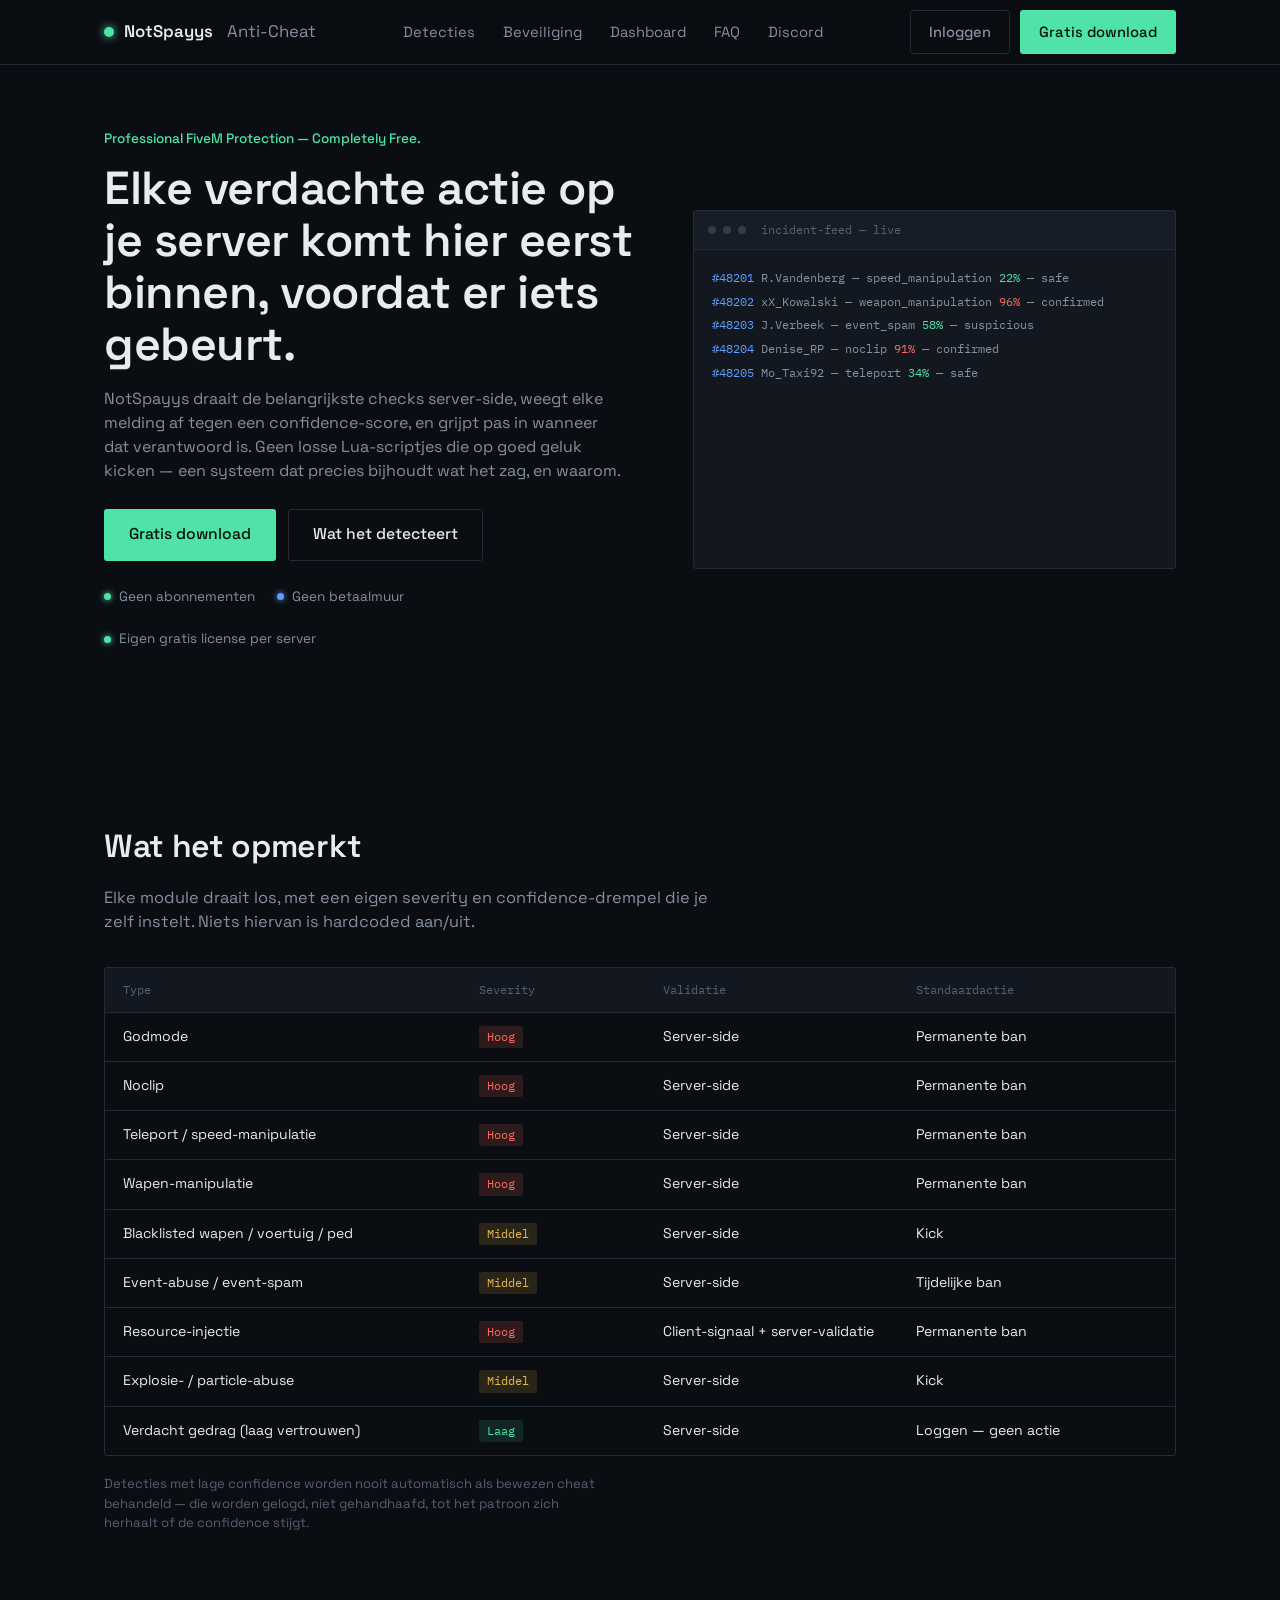
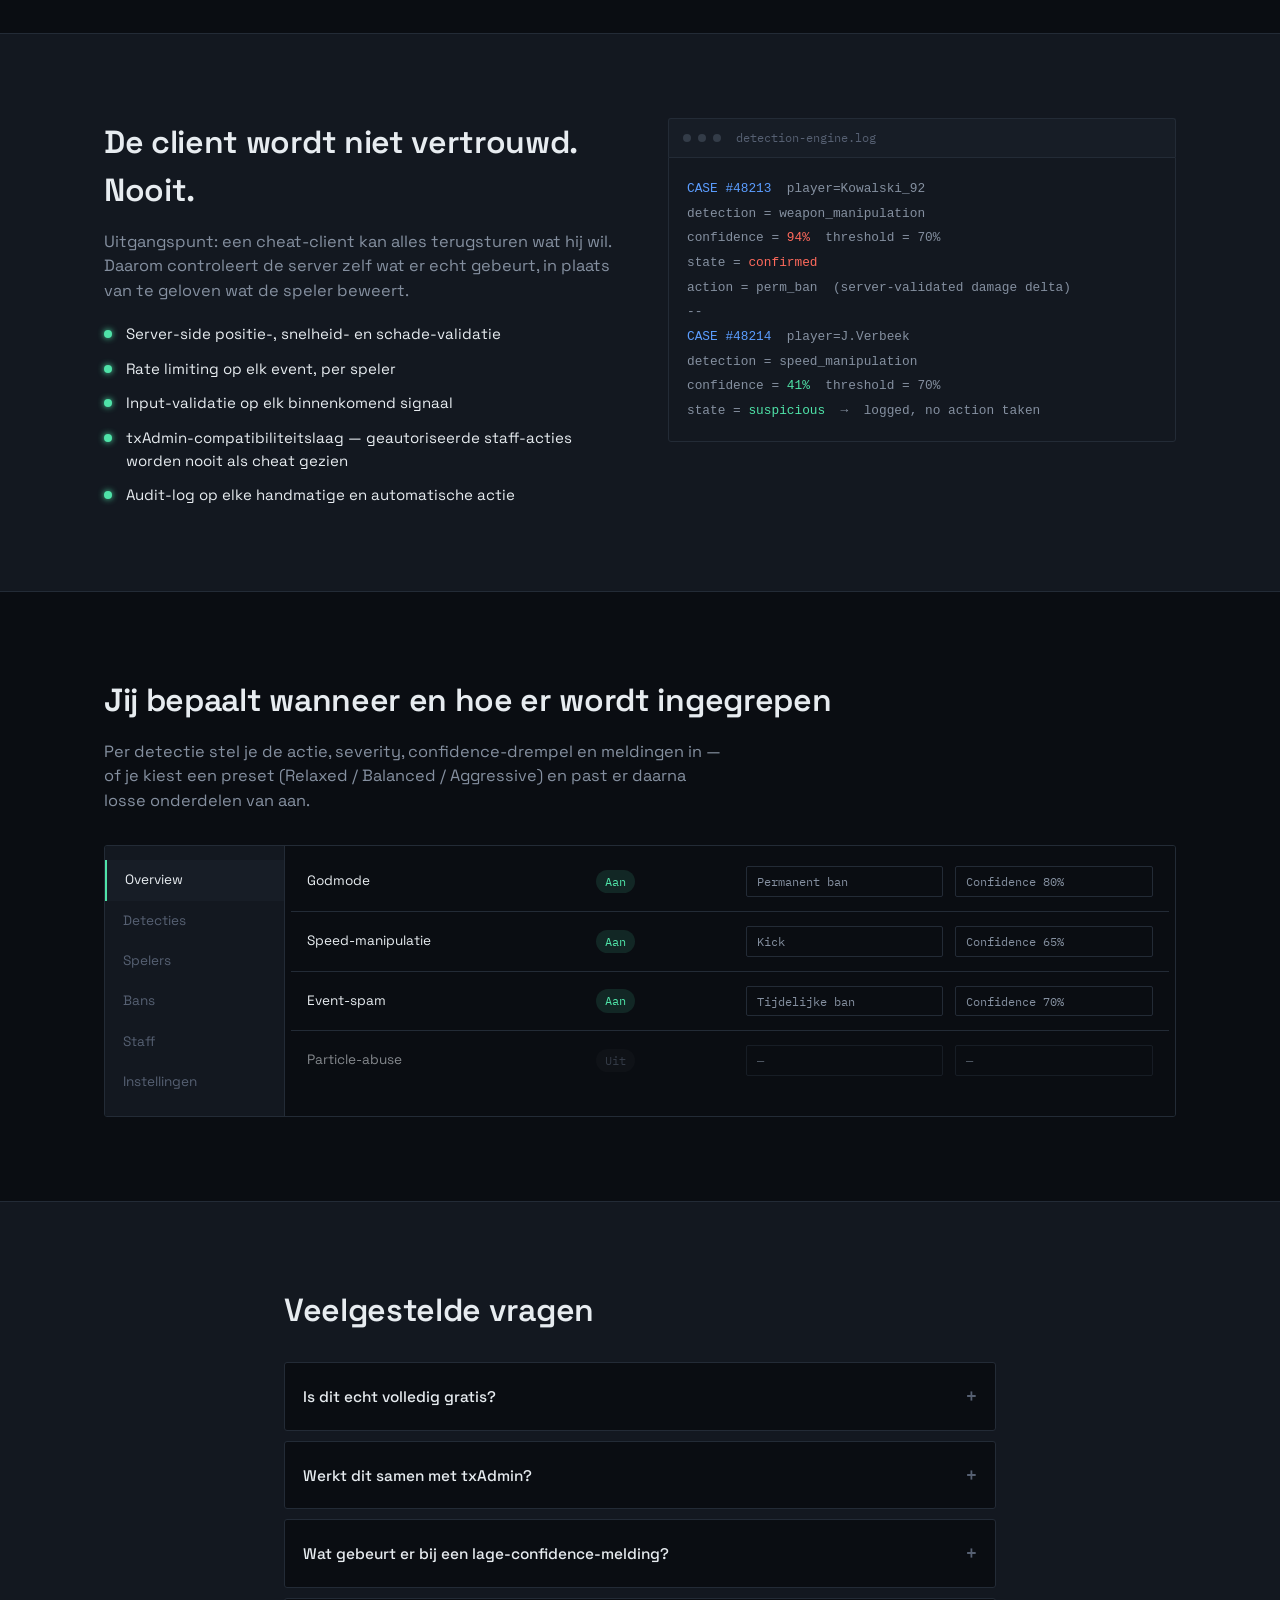
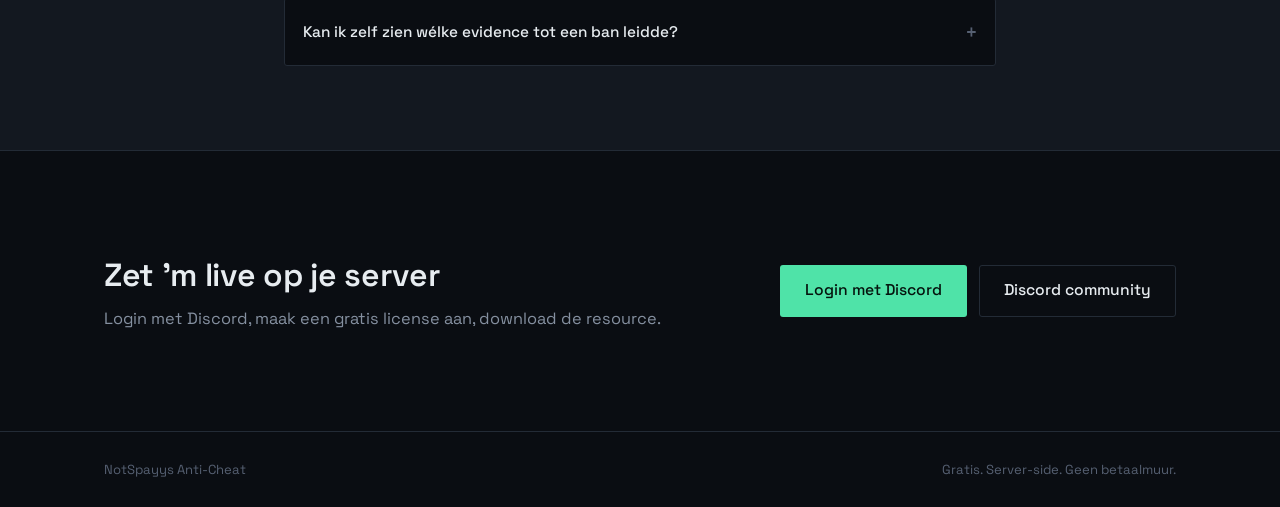
==== index.html @ 04d437fa "Add files via upload" ====
<!DOCTYPE html>
<html lang="nl">
<head>
<meta charset="UTF-8" />
<meta name="viewport" content="width=device-width, initial-scale=1" />
<title>NotSpayys Anti-Cheat — Professional FiveM Protection, Completely Free</title>
<meta name="description" content="Een volledig gratis, server-side gevalideerde anti-cheat voor FiveM. Geen licenties, geen betaalmuur — wel een echte Detection Engine." />
<link rel="icon" href="data:image/svg+xml,<svg xmlns=%22http://www.w3.org/2000/svg%22 viewBox=%220 0 100 100%22><text y=%22.9em%22 font-size=%2290%22>🛰️</text></svg>" />
<link rel="preconnect" href="https://fonts.googleapis.com">
<link rel="preconnect" href="https://fonts.gstatic.com" crossorigin>
<link href="https://fonts.googleapis.com/css2?family=Space+Grotesk:wght@400;500;600;700&family=IBM+Plex+Mono:wght@400;500&display=swap" rel="stylesheet">
<link rel="stylesheet" href="style.css" />
</head>
<body>

<header class="topbar">
  <div class="wrap topbar-inner">
    <a href="#top" class="brand">
      <span class="brand-mark" aria-hidden="true"></span>
      NotSpayys<span class="brand-suffix">Anti-Cheat</span>
    </a>
    <nav class="nav" aria-label="Hoofdnavigatie">
      <a href="#detections">Detecties</a>
      <a href="#security">Beveiliging</a>
      <a href="#dashboard-preview">Dashboard</a>
      <a href="#faq">FAQ</a>
      <a class="nav-discord" target="_blank" rel="noopener">Discord</a>
    </nav>
    <div class="topbar-actions">
      <a class="btn btn-ghost" id="loginBtn" href="#">Inloggen</a>
      <a class="btn btn-primary" href="#download">Gratis download</a>
    </div>
  </div>
</header>

<main id="top">

  <!-- ============ HERO ============ -->
  <section class="hero">
    <div class="wrap hero-grid">
      <div class="hero-copy">
        <p class="kicker">Professional FiveM Protection — Completely Free.</p>
        <h1>Elke verdachte actie op je server komt hier eerst binnen, voordat er iets gebeurt.</h1>
        <p class="hero-sub">
          NotSpayys draait de belangrijkste checks server-side, weegt elke melding
          af tegen een confidence-score, en grijpt pas in wanneer dat verantwoord is.
          Geen losse Lua-scriptjes die op goed geluk kicken — een systeem dat precies
          bijhoudt wat het zag, en waarom.
        </p>
        <div class="hero-actions">
          <a href="#download" class="btn btn-primary btn-lg">Gratis download</a>
          <a href="#detections" class="btn btn-outline btn-lg">Wat het detecteert</a>
        </div>
        <ul class="hero-meta">
          <li><span class="dot dot-green"></span> Geen abonnementen</li>
          <li><span class="dot dot-blue"></span> Geen betaalmuur</li>
          <li><span class="dot dot-green"></span> Eigen gratis license per server</li>
        </ul>
      </div>

      <div class="hero-terminal" aria-hidden="true">
        <div class="terminal-chrome">
          <span class="terminal-dot"></span>
          <span class="terminal-dot"></span>
          <span class="terminal-dot"></span>
          <span class="terminal-title">incident-feed — live</span>
        </div>
        <div class="terminal-body" id="incidentFeed">
          <!-- regels worden door app.js ingevoegd -->
        </div>
      </div>
    </div>
  </section>

  <!-- ============ DETECTION MODULES ============ -->
  <section class="section" id="detections">
    <div class="wrap">
      <h2>Wat het opmerkt</h2>
      <p class="section-lead">
        Elke module draait los, met een eigen severity en confidence-drempel die je
        zelf instelt. Niets hiervan is hardcoded aan/uit.
      </p>

      <div class="case-registry">
        <div class="case-row case-row-head">
          <span>Type</span><span>Severity</span><span>Validatie</span><span>Standaardactie</span>
        </div>
        <!-- rijen -->
        <div class="case-row"><span>Godmode</span><span class="sev sev-high">Hoog</span><span>Server-side</span><span>Permanente ban</span></div>
        <div class="case-row"><span>Noclip</span><span class="sev sev-high">Hoog</span><span>Server-side</span><span>Permanente ban</span></div>
        <div class="case-row"><span>Teleport / speed-manipulatie</span><span class="sev sev-high">Hoog</span><span>Server-side</span><span>Permanente ban</span></div>
        <div class="case-row"><span>Wapen-manipulatie</span><span class="sev sev-high">Hoog</span><span>Server-side</span><span>Permanente ban</span></div>
        <div class="case-row"><span>Blacklisted wapen / voertuig / ped</span><span class="sev sev-med">Middel</span><span>Server-side</span><span>Kick</span></div>
        <div class="case-row"><span>Event-abuse / event-spam</span><span class="sev sev-med">Middel</span><span>Server-side</span><span>Tijdelijke ban</span></div>
        <div class="case-row"><span>Resource-injectie</span><span class="sev sev-high">Hoog</span><span>Client-signaal + server-validatie</span><span>Permanente ban</span></div>
        <div class="case-row"><span>Explosie- / particle-abuse</span><span class="sev sev-med">Middel</span><span>Server-side</span><span>Kick</span></div>
        <div class="case-row"><span>Verdacht gedrag (laag vertrouwen)</span><span class="sev sev-low">Laag</span><span>Server-side</span><span>Loggen — geen actie</span></div>
      </div>
      <p class="fine-print">
        Detecties met lage confidence worden nooit automatisch als bewezen cheat
        behandeld — die worden gelogd, niet gehandhaafd, tot het patroon zich herhaalt
        of de confidence stijgt.
      </p>
    </div>
  </section>

  <!-- ============ SECURITY ============ -->
  <section class="section section-alt" id="security">
    <div class="wrap security-grid">
      <div>
        <h2>De client wordt niet vertrouwd. Nooit.</h2>
        <p class="section-lead">
          Uitgangspunt: een cheat-client kan alles terugsturen wat hij wil. Daarom
          controleert de server zelf wat er echt gebeurt, in plaats van te geloven
          wat de speler beweert.
        </p>
        <ul class="check-list">
          <li>Server-side positie-, snelheid- en schade-validatie</li>
          <li>Rate limiting op elk event, per speler</li>
          <li>Input-validatie op elk binnenkomend signaal</li>
          <li>txAdmin-compatibiliteitslaag — geautoriseerde staff-acties worden nooit als cheat gezien</li>
          <li>Audit-log op elke handmatige en automatische actie</li>
        </ul>
      </div>
      <div class="terminal-chrome-wrap">
        <div class="terminal-chrome">
          <span class="terminal-dot"></span><span class="terminal-dot"></span><span class="terminal-dot"></span>
          <span class="terminal-title">detection-engine.log</span>
        </div>
        <pre class="terminal-static"><code><span class="mono-blue">CASE #48213</span>  player=Kowalski_92
detection = weapon_manipulation
confidence = <span class="mono-red">94%</span>  threshold = 70%
state = <span class="mono-red">confirmed</span>
action = perm_ban  (server-validated damage delta)
--
<span class="mono-blue">CASE #48214</span>  player=J.Verbeek
detection = speed_manipulation
confidence = <span class="mono-green">41%</span>  threshold = 70%
state = <span class="mono-green">suspicious</span>  →  logged, no action taken</code></pre>
      </div>
    </div>
  </section>

  <!-- ============ DASHBOARD PREVIEW ============ -->
  <section class="section" id="dashboard-preview">
    <div class="wrap">
      <h2>Jij bepaalt wanneer en hoe er wordt ingegrepen</h2>
      <p class="section-lead">
        Per detectie stel je de actie, severity, confidence-drempel en meldingen in
        — of je kiest een preset (Relaxed / Balanced / Aggressive) en past er daarna
        losse onderdelen van aan.
      </p>

      <div class="dashboard-mock">
        <div class="dashboard-mock-sidebar">
          <div class="dm-item dm-active">Overview</div>
          <div class="dm-item">Detecties</div>
          <div class="dm-item">Spelers</div>
          <div class="dm-item">Bans</div>
          <div class="dm-item">Staff</div>
          <div class="dm-item">Instellingen</div>
        </div>
        <div class="dashboard-mock-main">
          <div class="dm-row">
            <span>Godmode</span>
            <span class="dm-pill dm-pill-on">Aan</span>
            <span class="dm-select">Permanent ban</span>
            <span class="dm-select">Confidence 80%</span>
          </div>
          <div class="dm-row">
            <span>Speed-manipulatie</span>
            <span class="dm-pill dm-pill-on">Aan</span>
            <span class="dm-select">Kick</span>
            <span class="dm-select">Confidence 65%</span>
          </div>
          <div class="dm-row">
            <span>Event-spam</span>
            <span class="dm-pill dm-pill-on">Aan</span>
            <span class="dm-select">Tijdelijke ban</span>
            <span class="dm-select">Confidence 70%</span>
          </div>
          <div class="dm-row dm-row-muted">
            <span>Particle-abuse</span>
            <span class="dm-pill dm-pill-off">Uit</span>
            <span class="dm-select">—</span>
            <span class="dm-select">—</span>
          </div>
        </div>
      </div>
    </div>
  </section>

  <!-- ============ FAQ ============ -->
  <section class="section section-alt" id="faq">
    <div class="wrap wrap-narrow">
      <h2>Veelgestelde vragen</h2>

      <div class="faq-list">
        <details class="faq-item">
          <summary>Is dit echt volledig gratis?</summary>
          <p>Ja. Geen abonnementen, geen betaalde licenties, geen verplichte
          aankopen. Iedere server krijgt een eigen gratis license.</p>
        </details>
        <details class="faq-item">
          <summary>Werkt dit samen met txAdmin?</summary>
          <p>Ja — er zit een aparte compatibiliteitslaag in die geautoriseerde
          txAdmin- en staff-acties herkent, zodat die nooit als cheat worden
          gemarkeerd. Je kan dit ook los aan- of uitzetten.</p>
        </details>
        <details class="faq-item">
          <summary>Wat gebeurt er bij een lage-confidence-melding?</summary>
          <p>Die wordt gelogd, niet gehandhaafd. Pas als het patroon zich herhaalt
          of de confidence boven jouw ingestelde drempel komt, volgt er een actie
          — en dat bepaal jij zelf, per detectietype.</p>
        </details>
        <details class="faq-item">
          <summary>Kan ik zelf zien wélke evidence tot een ban leidde?</summary>
          <p>Ja, elke detectie en ban is gekoppeld aan de onderliggende evidence
          in het dashboard — niets wordt "zomaar" gehandhaafd zonder dat je kan
          navragen waarom.</p>
        </details>
      </div>
    </div>
  </section>

  <!-- ============ FINAL CTA ============ -->
  <section class="section final-cta" id="download">
    <div class="wrap final-cta-inner">
      <div>
        <h2>Zet 'm live op je server</h2>
        <p class="section-lead">Login met Discord, maak een gratis license aan, download de resource.</p>
      </div>
      <div class="hero-actions">
        <a class="btn btn-primary btn-lg" id="downloadLoginBtn" href="#">Login met Discord</a>
        <a class="btn btn-outline btn-lg nav-discord" target="_blank" rel="noopener">Discord community</a>
      </div>
    </div>
  </section>

</main>

<footer class="footer">
  <div class="wrap footer-inner">
    <span>NotSpayys Anti-Cheat</span>
    <span class="footer-dim">Gratis. Server-side. Geen betaalmuur.</span>
  </div>
</footer>

<script src="config.js"></script>
<script src="app.js"></script>
</body>
</html>
---- style.css ----
:root {
    --bg: #0A0D12;
    --panel: #131820;
    --panel-2: #171D26;
    --border: #232B36;
    --text: #E7ECF0;
    --text-dim: #8590A0;
    --text-faint: #566072;

    --green: #4FE3A8;
    --green-dim: rgba(79, 227, 168, 0.12);
    --red: #FF6A5C;
    --red-dim: rgba(255, 106, 92, 0.14);
    --blue: #5B9DFF;
    --blue-dim: rgba(91, 157, 255, 0.14);
    --amber: #E8B84B;
    --amber-dim: rgba(232, 184, 75, 0.14);

    --sans: 'Space Grotesk', -apple-system, 'Segoe UI', sans-serif;
    --mono: 'IBM Plex Mono', 'SFMono-Regular', Menlo, monospace;

    --radius: 3px;
    --wrap: 1120px;
}

* { box-sizing: border-box; }
html { scroll-behavior: smooth; }

body {
    margin: 0;
    background: var(--bg);
    color: var(--text);
    font-family: var(--sans);
    line-height: 1.5;
    -webkit-font-smoothing: antialiased;
}

@media (prefers-reduced-motion: reduce) {
    html { scroll-behavior: auto; }
    * { animation-duration: 0.01ms !important; transition-duration: 0.01ms !important; }
}

a { color: inherit; text-decoration: none; }
h1, h2, h3 { font-weight: 600; letter-spacing: -0.01em; margin: 0 0 16px; }
h1 { font-size: clamp(2rem, 4vw, 2.9rem); line-height: 1.12; }
h2 { font-size: clamp(1.5rem, 2.6vw, 2rem); }
p { color: var(--text-dim); margin: 0 0 16px; max-width: 62ch; }

.wrap { max-width: var(--wrap); margin: 0 auto; padding: 0 24px; }
.wrap-narrow { max-width: 760px; }

/* ---------- topbar ---------- */
.topbar {
    position: sticky; top: 0; z-index: 20;
    background: rgba(10, 13, 18, 0.85);
    backdrop-filter: blur(8px);
    border-bottom: 1px solid var(--border);
}
.topbar-inner {
    display: flex; align-items: center; justify-content: space-between;
    height: 64px;
}
.brand { display: flex; align-items: center; gap: 10px; font-weight: 600; font-size: 1.05rem; white-space: nowrap; }
.brand-mark {
    width: 10px; height: 10px; border-radius: 50%;
    background: var(--green); box-shadow: 0 0 10px var(--green);
    flex-shrink: 0;
}
.brand-suffix { color: var(--text-dim); font-weight: 400; margin-left: 4px; }
.nav { display: flex; gap: 28px; font-size: 0.92rem; color: var(--text-dim); }
.nav a:hover { color: var(--text); }
.topbar-actions { display: flex; gap: 10px; align-items: center; }

@media (max-width: 860px) {
    .nav { display: none; }
}

/* ---------- buttons ---------- */
.btn {
    display: inline-flex; align-items: center; justify-content: center;
    padding: 10px 18px; border-radius: var(--radius);
    font-size: 0.92rem; font-weight: 500;
    border: 1px solid transparent;
    transition: border-color 0.15s ease, background 0.15s ease, transform 0.1s ease;
    white-space: nowrap;
}
.btn-lg { padding: 13px 24px; font-size: 0.98rem; }
.btn-primary { background: var(--green); color: #05130D; }
.btn-primary:hover { background: #6CEFBC; }
.btn-ghost { color: var(--text-dim); border-color: var(--border); }
.btn-ghost:hover { color: var(--text); border-color: var(--text-faint); }
.btn-outline { border-color: var(--border); color: var(--text); }
.btn-outline:hover { border-color: var(--text-faint); background: var(--panel); }

/* ---------- hero ---------- */
.hero { padding: 64px 0 88px; }
.hero-grid {
    display: grid; grid-template-columns: 1.05fr 0.95fr; gap: 56px; align-items: center;
}
@media (max-width: 920px) {
    .hero-grid { grid-template-columns: 1fr; }
}
.kicker {
    font-size: 0.85rem; color: var(--green); margin-bottom: 14px;
    font-weight: 500;
}
.hero-sub { max-width: 52ch; }
.hero-actions { display: flex; gap: 12px; flex-wrap: wrap; margin: 26px 0; }
.hero-meta { list-style: none; padding: 0; margin: 8px 0 0; display: flex; gap: 22px; flex-wrap: wrap; font-size: 0.85rem; color: var(--text-dim); }
.hero-meta li { display: flex; align-items: center; gap: 8px; }
.dot { width: 7px; height: 7px; border-radius: 50%; display: inline-block; }
.dot-green { background: var(--green); box-shadow: 0 0 6px var(--green); }
.dot-blue { background: var(--blue); box-shadow: 0 0 6px var(--blue); }

/* ---------- terminal panel (shared) ---------- */
.terminal-chrome {
    display: flex; align-items: center; gap: 7px;
    padding: 10px 14px; background: var(--panel-2);
    border: 1px solid var(--border); border-bottom: none;
    border-radius: var(--radius) var(--radius) 0 0;
}
.terminal-dot { width: 8px; height: 8px; border-radius: 50%; background: #333c48; }
.terminal-title { margin-left: 8px; font-family: var(--mono); font-size: 0.75rem; color: var(--text-faint); }

.hero-terminal, .terminal-chrome-wrap { width: 100%; }
.terminal-body {
    height: 320px; overflow: hidden;
    background: var(--panel); border: 1px solid var(--border);
    border-radius: 0 0 var(--radius) var(--radius);
    padding: 16px 18px; font-family: var(--mono); font-size: 0.78rem; line-height: 1.9;
}
.feed-line { color: var(--text-dim); white-space: nowrap; overflow: hidden; text-overflow: ellipsis; opacity: 0; animation: feedIn 0.4s ease forwards; }
@keyframes feedIn { from { opacity: 0; transform: translateY(4px); } to { opacity: 1; transform: translateY(0); } }
.feed-case { color: var(--blue); }
.feed-conf-high { color: var(--red); }
.feed-conf-low { color: var(--green); }

.terminal-static {
    margin: 0; background: var(--panel); border: 1px solid var(--border);
    border-radius: 0 0 var(--radius) var(--radius);
    padding: 18px; font-family: var(--mono); font-size: 0.8rem; line-height: 1.85;
    color: var(--text-dim); overflow-x: auto;
}
.mono-blue { color: var(--blue); }
.mono-red { color: var(--red); }
.mono-green { color: var(--green); }

/* ---------- sections ---------- */
.section { padding: 84px 0; }
.section-alt { background: var(--panel); border-top: 1px solid var(--border); border-bottom: 1px solid var(--border); }
.section-lead { max-width: 62ch; font-size: 1.02rem; }

/* case registry (detection modules) */
.case-registry { border: 1px solid var(--border); border-radius: var(--radius); overflow: hidden; margin-top: 32px; }
.case-row {
    display: grid; grid-template-columns: 2fr 1fr 1.4fr 1.4fr;
    gap: 12px; padding: 13px 18px; font-size: 0.88rem;
    border-bottom: 1px solid var(--border);
}
.case-row:last-child { border-bottom: none; }
.case-row-head { background: var(--panel); color: var(--text-faint); font-size: 0.76rem; font-family: var(--mono); }
.sev { font-family: var(--mono); font-size: 0.76rem; padding: 2px 8px; border-radius: 2px; width: fit-content; }
.sev-high { color: var(--red); background: var(--red-dim); }
.sev-med { color: var(--amber); background: var(--amber-dim); }
.sev-low { color: var(--green); background: var(--green-dim); }
.fine-print { font-size: 0.82rem; color: var(--text-faint); margin-top: 18px; max-width: 62ch; }

@media (max-width: 700px) {
    .case-row { grid-template-columns: 1fr; gap: 4px; }
    .case-row-head { display: none; }
    .case-row { border-bottom: 1px solid var(--border); padding-bottom: 16px; }
}

/* security section */
.security-grid { display: grid; grid-template-columns: 1fr 1fr; gap: 56px; align-items: start; }
@media (max-width: 920px) { .security-grid { grid-template-columns: 1fr; } }
.check-list { list-style: none; padding: 0; margin: 20px 0 0; display: flex; flex-direction: column; gap: 12px; }
.check-list li { padding-left: 22px; position: relative; font-size: 0.94rem; color: var(--text); }
.check-list li::before {
    content: ''; position: absolute; left: 0; top: 7px;
    width: 8px; height: 8px; border-radius: 50%;
    background: var(--green); box-shadow: 0 0 6px var(--green);
}

/* dashboard mock */
.dashboard-mock {
    display: grid; grid-template-columns: 180px 1fr;
    border: 1px solid var(--border); border-radius: var(--radius);
    overflow: hidden; margin-top: 32px;
}
@media (max-width: 700px) { .dashboard-mock { grid-template-columns: 1fr; } }
.dashboard-mock-sidebar { background: var(--panel); border-right: 1px solid var(--border); padding: 14px 0; }
.dm-item { padding: 10px 18px; font-size: 0.85rem; color: var(--text-faint); }
.dm-active { color: var(--text); background: var(--panel-2); border-left: 2px solid var(--green); }
.dashboard-mock-main { background: var(--bg); padding: 6px; }
.dm-row {
    display: grid; grid-template-columns: 1.4fr 0.7fr 1fr 1fr;
    align-items: center; gap: 12px; padding: 14px 16px;
    border-bottom: 1px solid var(--border); font-size: 0.85rem;
}
.dm-row:last-child { border-bottom: none; }
.dm-row-muted { opacity: 0.55; }
.dm-pill { font-family: var(--mono); font-size: 0.72rem; padding: 3px 9px; border-radius: 20px; width: fit-content; }
.dm-pill-on { color: var(--green); background: var(--green-dim); }
.dm-pill-off { color: var(--text-faint); background: rgba(255,255,255,0.04); }
.dm-select { font-family: var(--mono); font-size: 0.78rem; color: var(--text-dim); border: 1px solid var(--border); padding: 5px 10px; border-radius: 2px; }

@media (max-width: 700px) {
    .dm-row { grid-template-columns: 1fr 1fr; row-gap: 6px; }
}

/* faq */
.faq-list { display: flex; flex-direction: column; gap: 10px; margin-top: 28px; }
.faq-item {
    border: 1px solid var(--border); border-radius: var(--radius);
    padding: 4px 18px; background: var(--bg);
}
.faq-item summary {
    cursor: pointer; padding: 16px 0; font-weight: 500; font-size: 0.96rem;
    list-style: none; display: flex; justify-content: space-between; align-items: center;
}
.faq-item summary::-webkit-details-marker { display: none; }
.faq-item summary::after { content: '+'; color: var(--text-faint); font-family: var(--mono); font-size: 1.1rem; }
.faq-item[open] summary::after { content: '−'; }
.faq-item p { padding-bottom: 18px; margin: 0; }

/* final cta */
.final-cta { padding: 88px 0; }
.final-cta-inner { display: flex; justify-content: space-between; align-items: center; gap: 40px; flex-wrap: wrap; }
.final-cta-inner h2 { margin-bottom: 8px; }
.final-cta-inner .section-lead { margin: 0; }

/* footer */
.footer { border-top: 1px solid var(--border); padding: 28px 0; }
.footer-inner { display: flex; justify-content: space-between; font-size: 0.82rem; color: var(--text-faint); flex-wrap: wrap; gap: 8px; }

/* accessibility: visible focus */
a:focus-visible, button:focus-visible, summary:focus-visible {
    outline: 2px solid var(--blue); outline-offset: 2px;
}
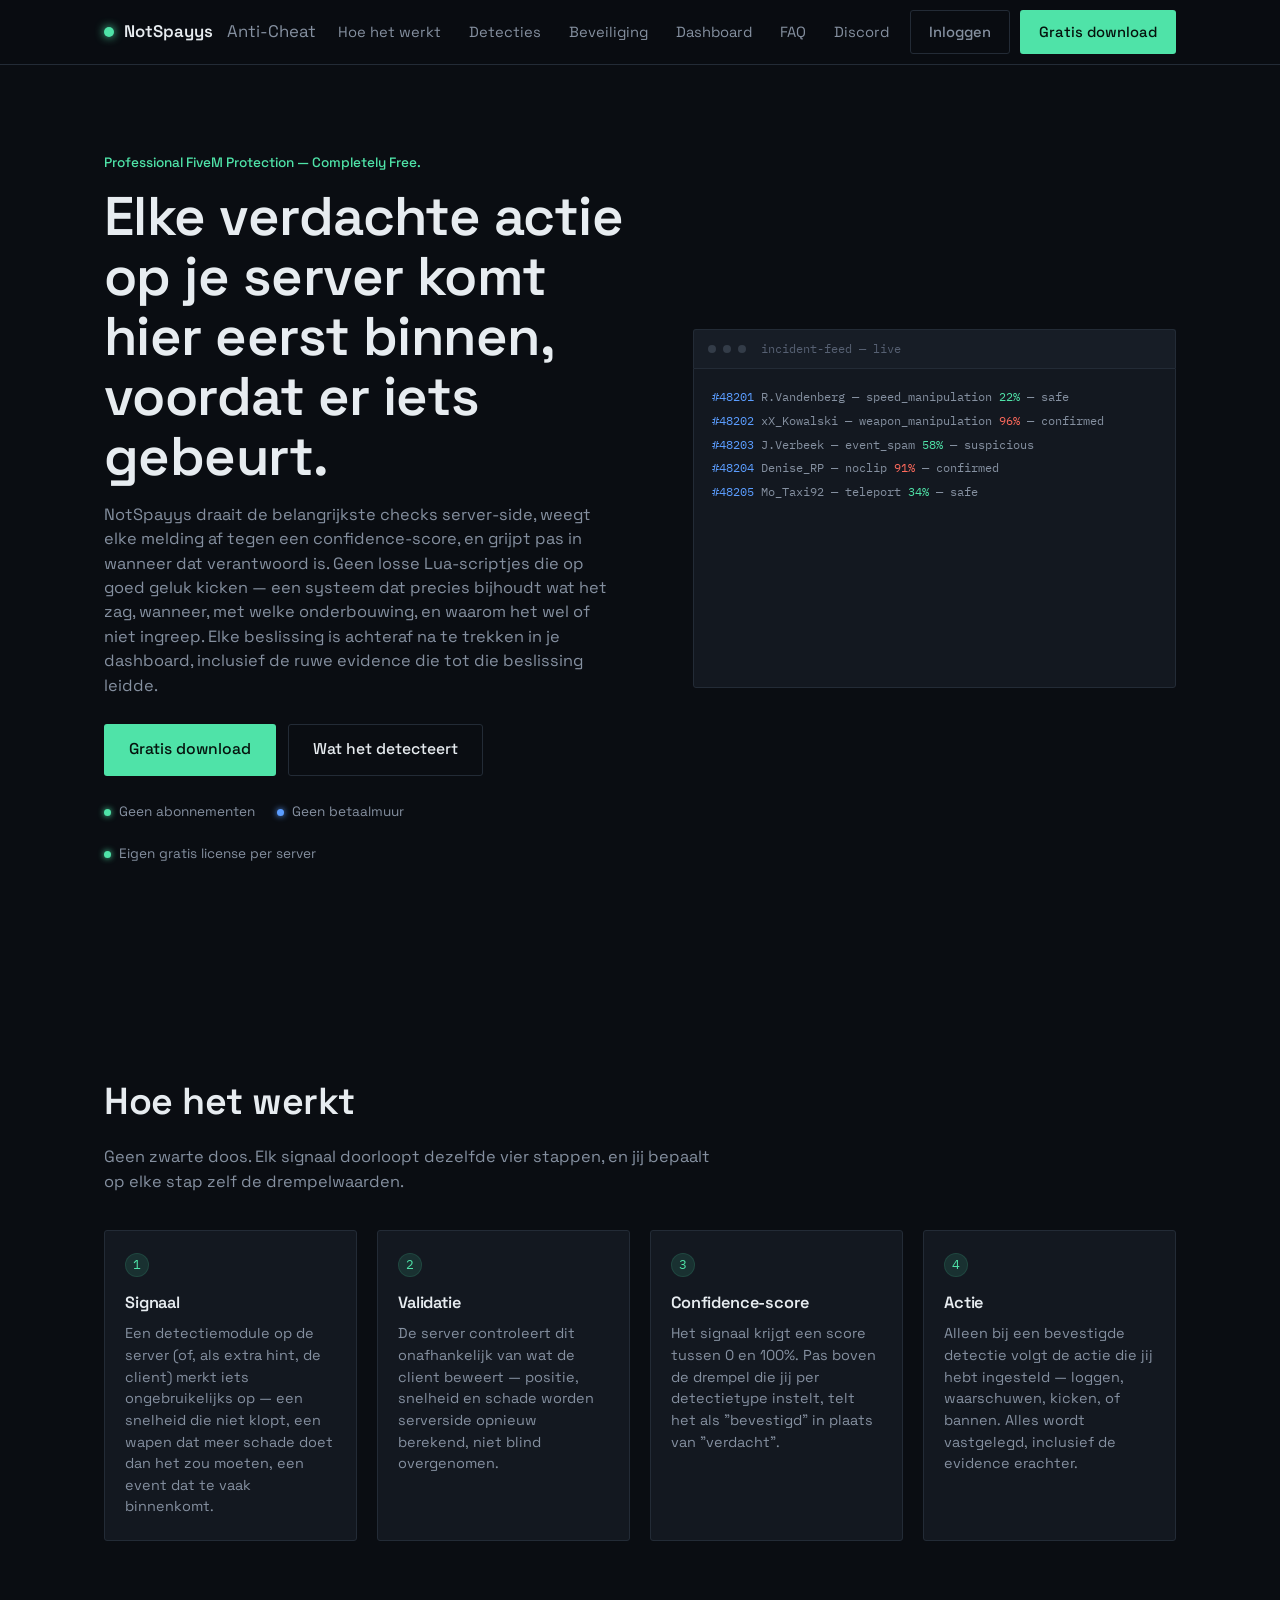
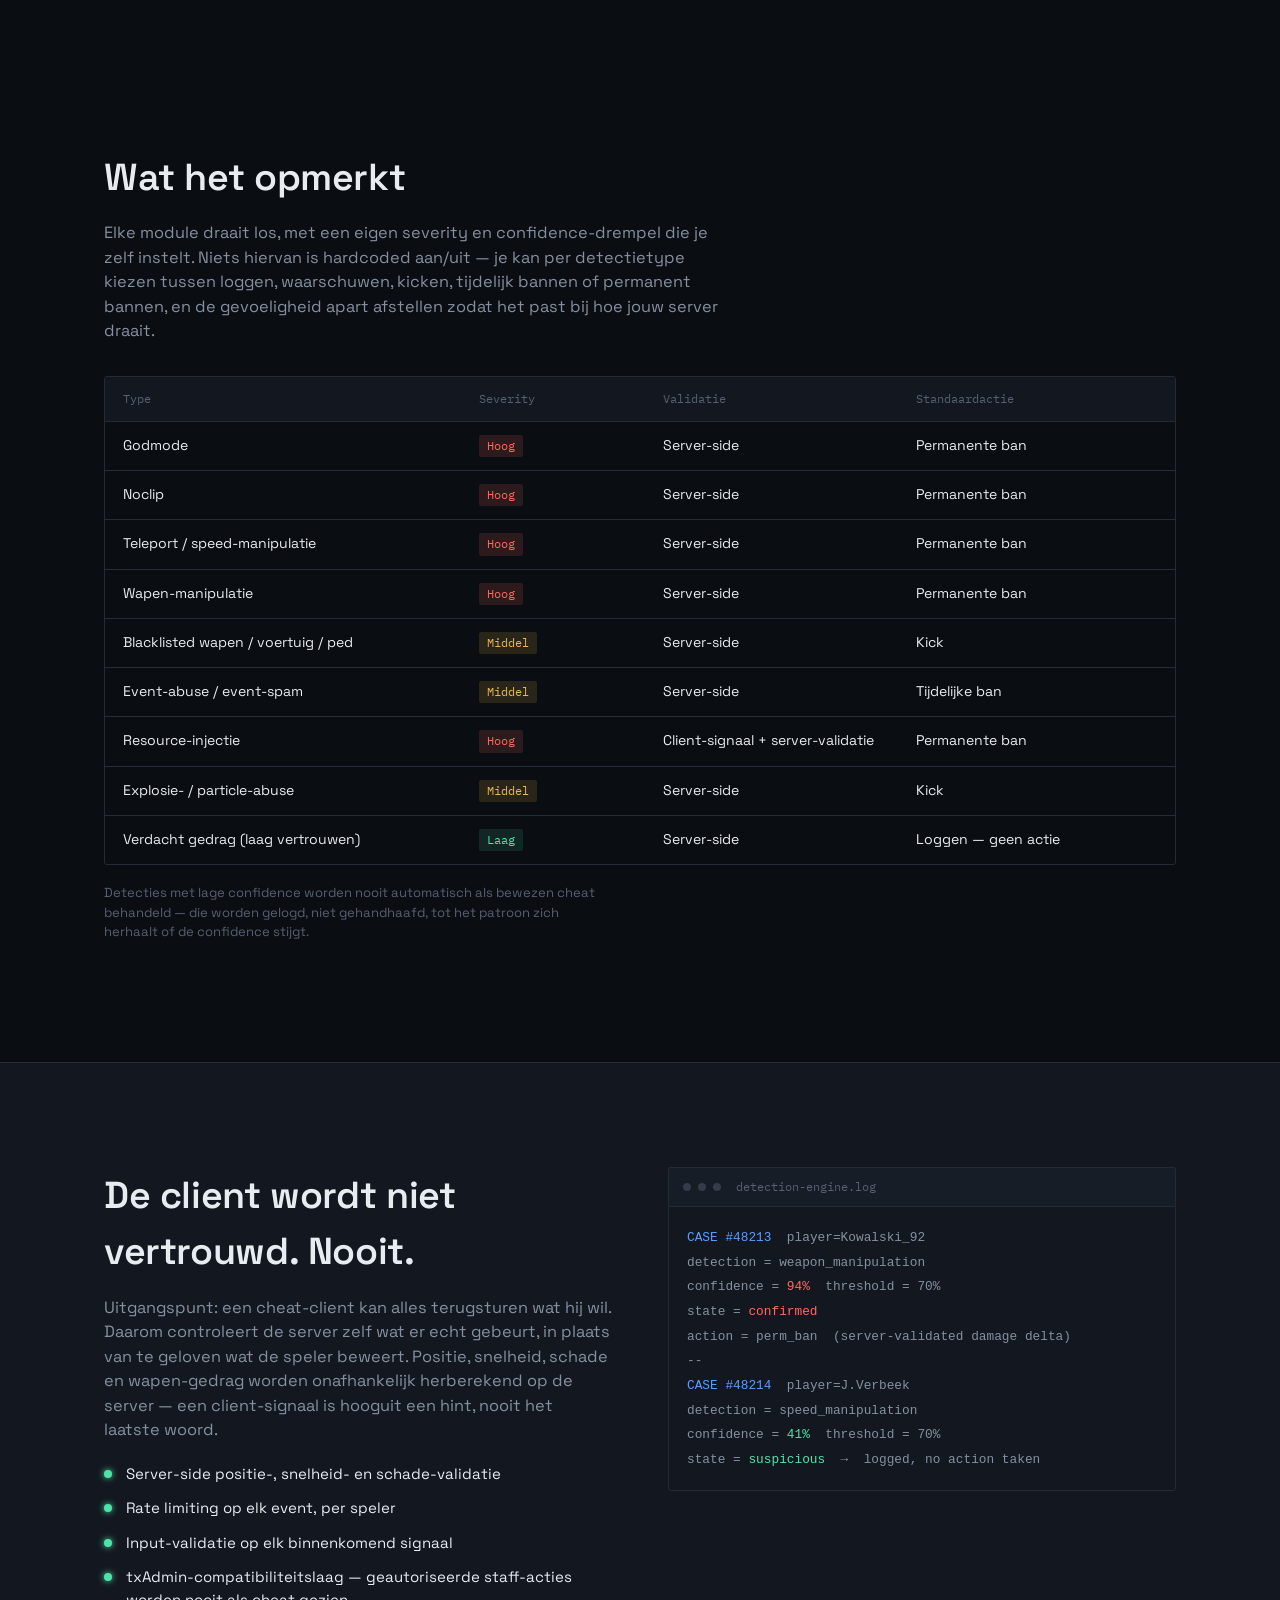
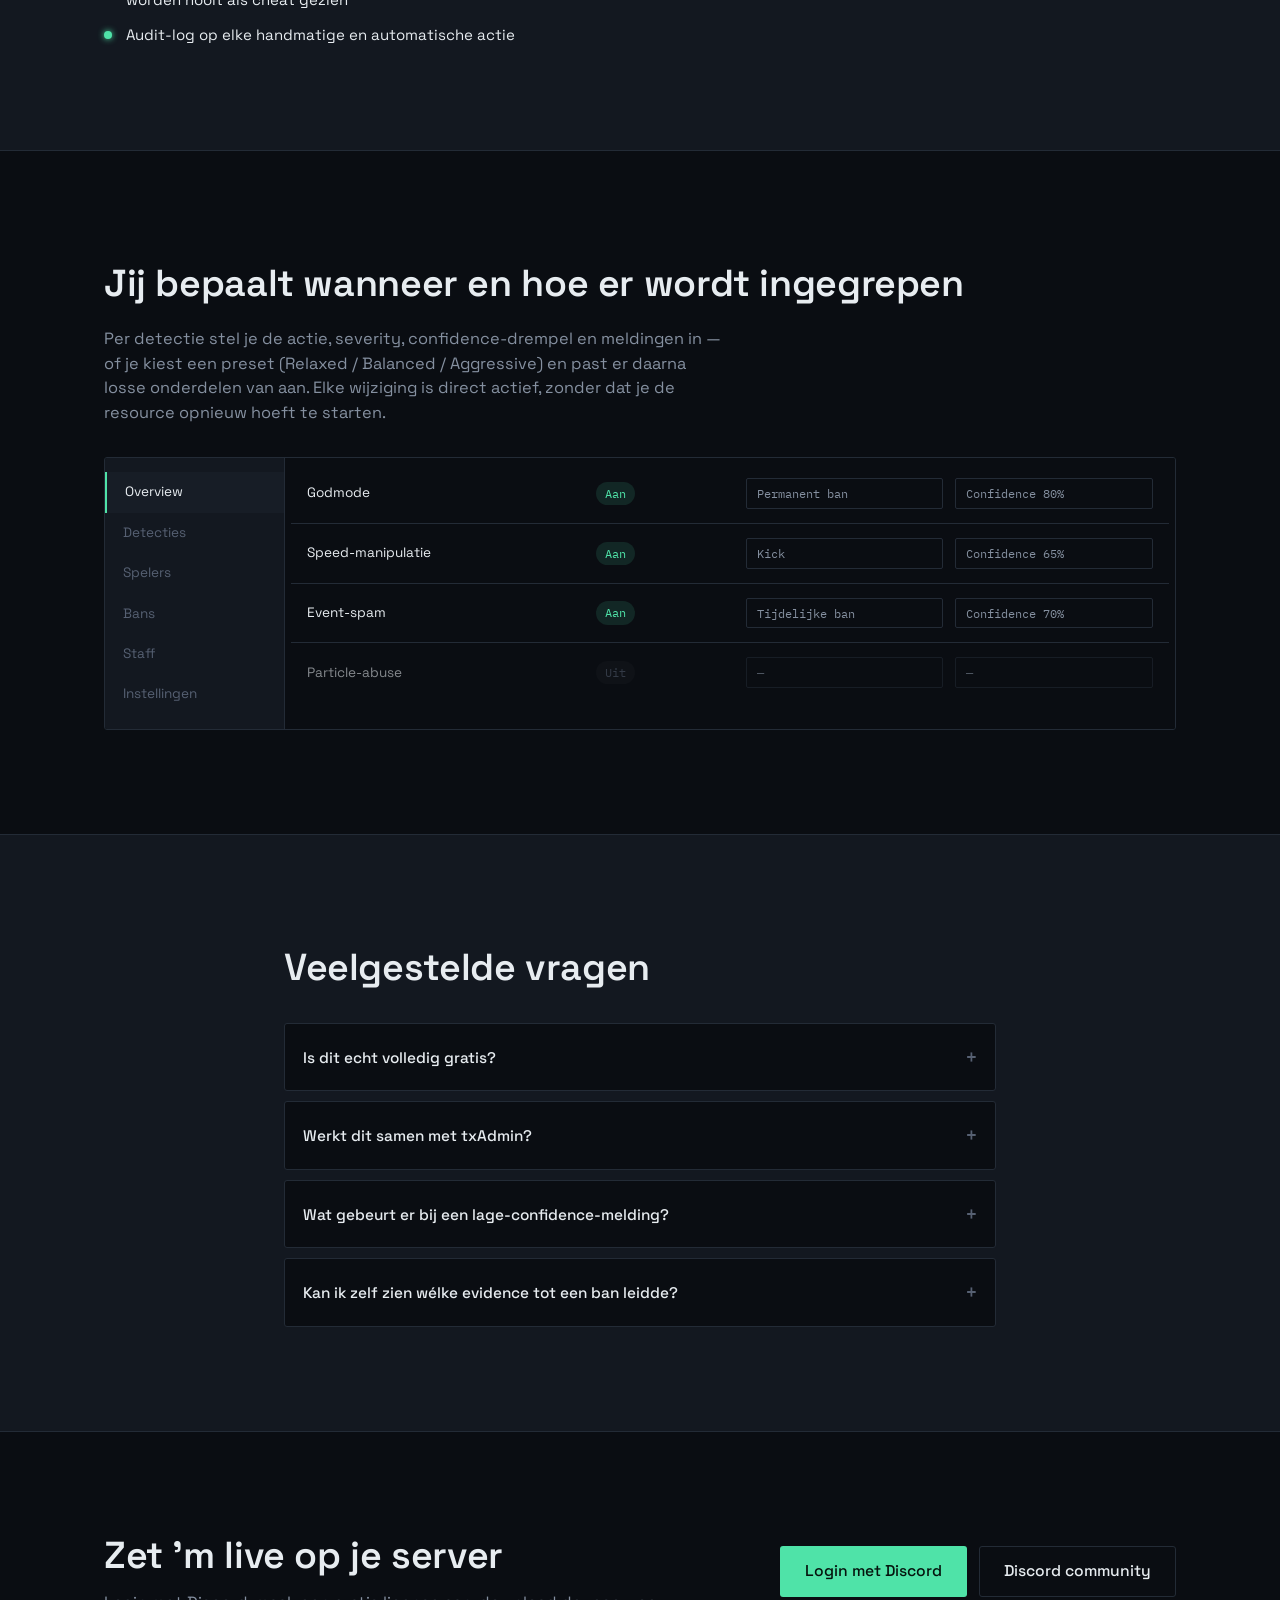
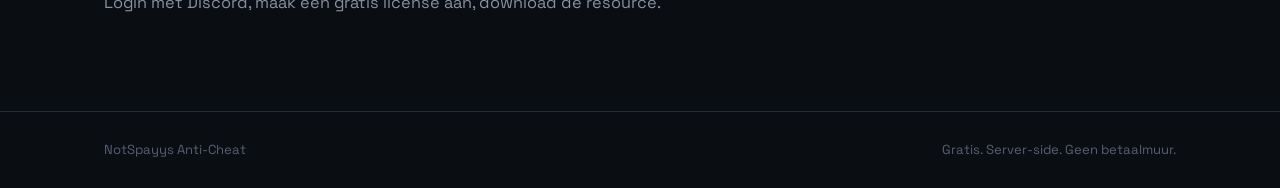
==== commit 5f2f79de: "Add files via upload" ====
--- a/index.html
+++ b/index.html
@@ -20,15 +20,21 @@
       NotSpayys<span class="brand-suffix">Anti-Cheat</span>
     </a>
     <nav class="nav" aria-label="Hoofdnavigatie">
+      <a href="#how-it-works">Hoe het werkt</a>
       <a href="#detections">Detecties</a>
       <a href="#security">Beveiliging</a>
       <a href="#dashboard-preview">Dashboard</a>
       <a href="#faq">FAQ</a>
       <a class="nav-discord" target="_blank" rel="noopener">Discord</a>
     </nav>
-    <div class="topbar-actions">
+    <div class="topbar-actions" id="loggedOutActions">
       <a class="btn btn-ghost" id="loginBtn" href="#">Inloggen</a>
       <a class="btn btn-primary" href="#download">Gratis download</a>
+    </div>
+    <div class="topbar-actions topbar-user hidden" id="loggedInActions">
+      <img id="navAvatar" class="nav-avatar" alt="" />
+      <span id="navUsername" class="nav-username"></span>
+      <a class="btn btn-primary" href="dashboard.html">Dashboard</a>
     </div>
   </div>
 </header>
@@ -45,7 +51,9 @@
           NotSpayys draait de belangrijkste checks server-side, weegt elke melding
           af tegen een confidence-score, en grijpt pas in wanneer dat verantwoord is.
           Geen losse Lua-scriptjes die op goed geluk kicken — een systeem dat precies
-          bijhoudt wat het zag, en waarom.
+          bijhoudt wat het zag, wanneer, met welke onderbouwing, en waarom het wel of
+          niet ingreep. Elke beslissing is achteraf na te trekken in je dashboard,
+          inclusief de ruwe evidence die tot die beslissing leidde.
         </p>
         <div class="hero-actions">
           <a href="#download" class="btn btn-primary btn-lg">Gratis download</a>
@@ -72,13 +80,59 @@
     </div>
   </section>
 
+  <!-- ============ HOE HET WERKT ============ -->
+  <section class="section" id="how-it-works">
+    <div class="wrap">
+      <h2>Hoe het werkt</h2>
+      <p class="section-lead">
+        Geen zwarte doos. Elk signaal doorloopt dezelfde vier stappen, en jij
+        bepaalt op elke stap zelf de drempelwaarden.
+      </p>
+
+      <div class="how-grid">
+        <div class="how-card">
+          <div class="how-num">1</div>
+          <h3>Signaal</h3>
+          <p>Een detectiemodule op de server (of, als extra hint, de client)
+          merkt iets ongebruikelijks op — een snelheid die niet klopt, een
+          wapen dat meer schade doet dan het zou moeten, een event dat te
+          vaak binnenkomt.</p>
+        </div>
+        <div class="how-card">
+          <div class="how-num">2</div>
+          <h3>Validatie</h3>
+          <p>De server controleert dit onafhankelijk van wat de client
+          beweert — positie, snelheid en schade worden serverside opnieuw
+          berekend, niet blind overgenomen.</p>
+        </div>
+        <div class="how-card">
+          <div class="how-num">3</div>
+          <h3>Confidence-score</h3>
+          <p>Het signaal krijgt een score tussen 0 en 100%. Pas boven de
+          drempel die jij per detectietype instelt, telt het als "bevestigd"
+          in plaats van "verdacht".</p>
+        </div>
+        <div class="how-card">
+          <div class="how-num">4</div>
+          <h3>Actie</h3>
+          <p>Alleen bij een bevestigde detectie volgt de actie die jij hebt
+          ingesteld — loggen, waarschuwen, kicken, of bannen. Alles wordt
+          vastgelegd, inclusief de evidence erachter.</p>
+        </div>
+      </div>
+    </div>
+  </section>
+
   <!-- ============ DETECTION MODULES ============ -->
   <section class="section" id="detections">
     <div class="wrap">
       <h2>Wat het opmerkt</h2>
       <p class="section-lead">
         Elke module draait los, met een eigen severity en confidence-drempel die je
-        zelf instelt. Niets hiervan is hardcoded aan/uit.
+        zelf instelt. Niets hiervan is hardcoded aan/uit — je kan per detectietype
+        kiezen tussen loggen, waarschuwen, kicken, tijdelijk bannen of permanent
+        bannen, en de gevoeligheid apart afstellen zodat het past bij hoe jouw
+        server draait.
       </p>
 
       <div class="case-registry">
@@ -112,7 +166,9 @@
         <p class="section-lead">
           Uitgangspunt: een cheat-client kan alles terugsturen wat hij wil. Daarom
           controleert de server zelf wat er echt gebeurt, in plaats van te geloven
-          wat de speler beweert.
+          wat de speler beweert. Positie, snelheid, schade en wapen-gedrag worden
+          onafhankelijk herberekend op de server — een client-signaal is hooguit
+          een hint, nooit het laatste woord.
         </p>
         <ul class="check-list">
           <li>Server-side positie-, snelheid- en schade-validatie</li>
@@ -148,7 +204,8 @@
       <p class="section-lead">
         Per detectie stel je de actie, severity, confidence-drempel en meldingen in
         — of je kiest een preset (Relaxed / Balanced / Aggressive) en past er daarna
-        losse onderdelen van aan.
+        losse onderdelen van aan. Elke wijziging is direct actief, zonder dat je de
+        resource opnieuw hoeft te starten.
       </p>
 
       <div class="dashboard-mock">
--- a/style.css
+++ b/style.css
@@ -42,9 +42,9 @@
 
 a { color: inherit; text-decoration: none; }
 h1, h2, h3 { font-weight: 600; letter-spacing: -0.01em; margin: 0 0 16px; }
-h1 { font-size: clamp(2rem, 4vw, 2.9rem); line-height: 1.12; }
-h2 { font-size: clamp(1.5rem, 2.6vw, 2rem); }
-p { color: var(--text-dim); margin: 0 0 16px; max-width: 62ch; }
+h1 { font-size: clamp(2.3rem, 4.6vw, 3.4rem); line-height: 1.1; }
+h2 { font-size: clamp(1.7rem, 3vw, 2.35rem); }
+p { color: var(--text-dim); margin: 0 0 16px; max-width: 62ch; font-size: 1.02rem; }
 
 .wrap { max-width: var(--wrap); margin: 0 auto; padding: 0 24px; }
 .wrap-narrow { max-width: 760px; }
@@ -70,6 +70,10 @@
 .nav { display: flex; gap: 28px; font-size: 0.92rem; color: var(--text-dim); }
 .nav a:hover { color: var(--text); }
 .topbar-actions { display: flex; gap: 10px; align-items: center; }
+.hidden { display: none !important; }
+.topbar-user { gap: 10px; }
+.nav-avatar { width: 28px; height: 28px; border-radius: 50%; border: 1px solid var(--border); }
+.nav-username { font-size: 0.86rem; color: var(--text-dim); max-width: 140px; overflow: hidden; text-overflow: ellipsis; white-space: nowrap; }
 
 @media (max-width: 860px) {
     .nav { display: none; }
@@ -93,7 +97,7 @@
 .btn-outline:hover { border-color: var(--text-faint); background: var(--panel); }
 
 /* ---------- hero ---------- */
-.hero { padding: 64px 0 88px; }
+.hero { padding: 88px 0 104px; }
 .hero-grid {
     display: grid; grid-template-columns: 1.05fr 0.95fr; gap: 56px; align-items: center;
 }
@@ -146,9 +150,18 @@
 .mono-green { color: var(--green); }
 
 /* ---------- sections ---------- */
-.section { padding: 84px 0; }
+.section { padding: 104px 0; }
 .section-alt { background: var(--panel); border-top: 1px solid var(--border); border-bottom: 1px solid var(--border); }
 .section-lead { max-width: 62ch; font-size: 1.02rem; }
+
+/* hoe het werkt */
+.how-grid { display: grid; grid-template-columns: repeat(4, 1fr); gap: 20px; margin-top: 36px; }
+@media (max-width: 920px) { .how-grid { grid-template-columns: 1fr 1fr; } }
+@media (max-width: 560px) { .how-grid { grid-template-columns: 1fr; } }
+.how-card { border: 1px solid var(--border); border-radius: var(--radius); padding: 22px 20px; background: var(--panel); }
+.how-num { font-family: var(--mono); font-size: 0.8rem; color: var(--green); border: 1px solid var(--green-dim); background: var(--green-dim); width: 24px; height: 24px; border-radius: 50%; display: flex; align-items: center; justify-content: center; margin-bottom: 14px; }
+.how-card h3 { font-size: 1.02rem; margin-bottom: 8px; }
+.how-card p { font-size: 0.9rem; margin: 0; }
 
 /* case registry (detection modules) */
 .case-registry { border: 1px solid var(--border); border-radius: var(--radius); overflow: hidden; margin-top: 32px; }
